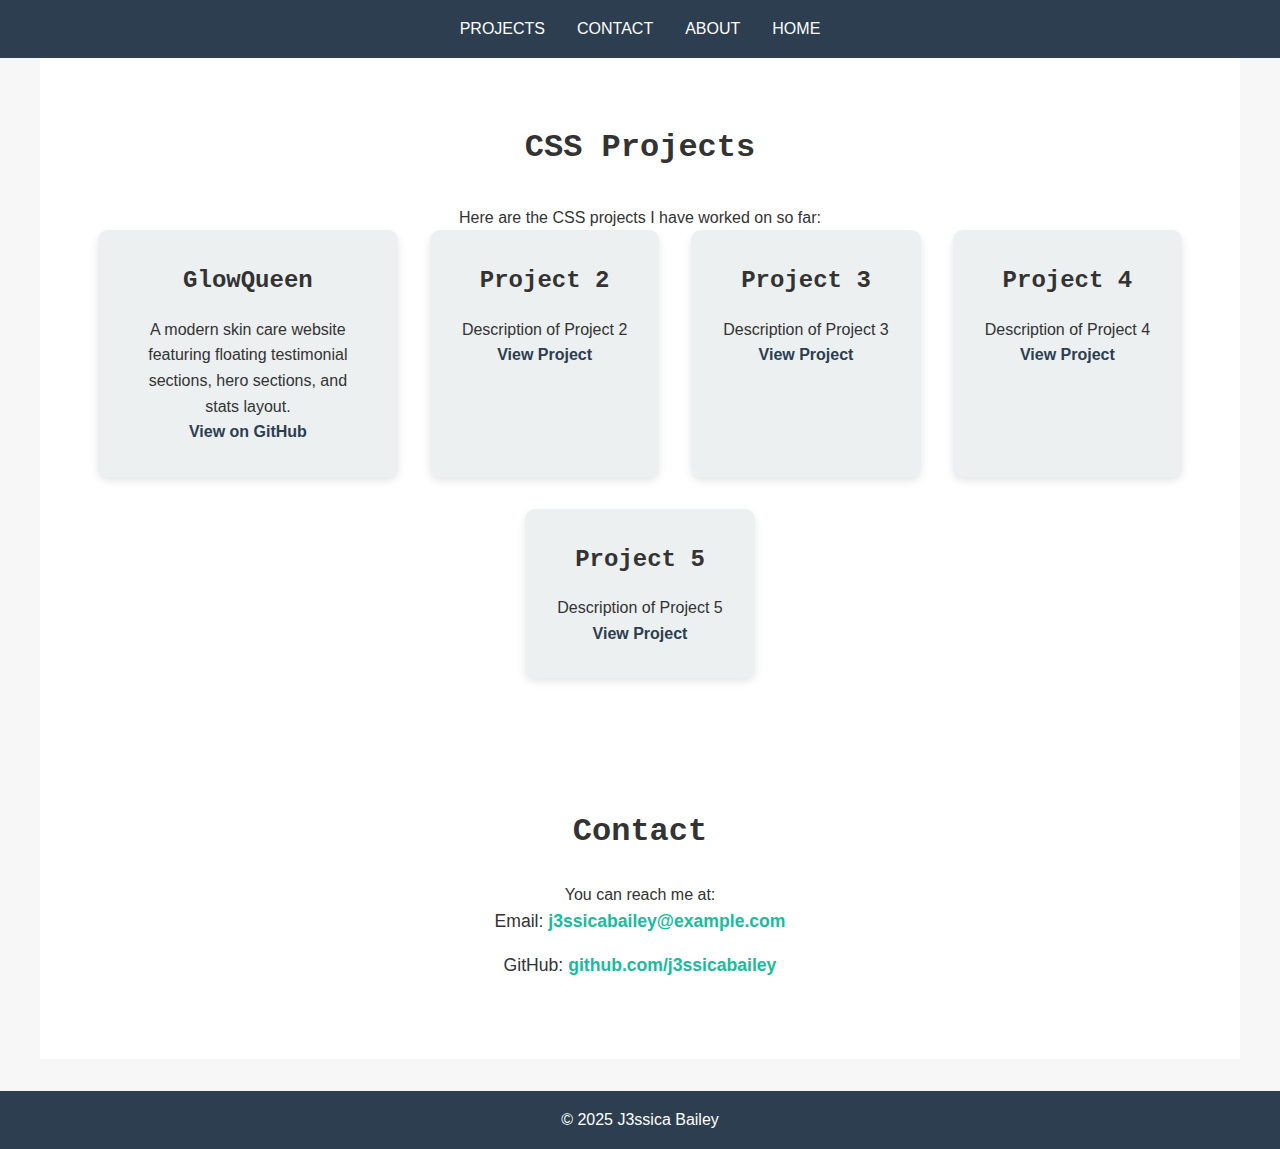
==== projects/css-projects.html @ f1c13653 "Initial commit on git hub pages" ====
<!DOCTYPE html>
<html lang="en">
<head>
    <meta charset="UTF-8">
    <meta name="viewport" content="width=device-width, initial-scale=1.0">
    <meta http-equiv="X-UA-Compatible" content="ie=edge">
    <title>CSS Projects - J3ssica Bailey</title>
    <link rel="stylesheet" href="../styles.css">
</head>
<body>
    <header>
        <nav>
            <ul>
                <li><a href="#projects">Projects</a></li>
                <li><a href="#contact">Contact</a></li>
                <li><a href="#about">About</a></li>
                <li><a href="index.html">Home</a></li> <!-- Link back to homepage -->
            </ul>
        </nav>
    </header>

    <section id="projects" class="section-container">
        <h2>CSS Projects</h2>
        <p>Here are the CSS projects I have worked on so far:</p>
        <div class="projects-list">
            <!-- GlowQueen Project -->
            <div class="project-card">
                <h3>GlowQueen</h3>
                <p>A modern skin care website featuring floating testimonial sections, hero sections, and stats layout.</p>
                <a href="https://github.com/j3ssicabailey/glowqueen" target="_blank">View on GitHub</a>
            </div>
            <!-- Space for 4 more projects -->
            <div class="project-card">
                <h3>Project 2</h3>
                <p>Description of Project 2</p>
                <a href="#">View Project</a>
            </div>
            <div class="project-card">
                <h3>Project 3</h3>
                <p>Description of Project 3</p>
                <a href="#">View Project</a>
            </div>
            <div class="project-card">
                <h3>Project 4</h3>
                <p>Description of Project 4</p>
                <a href="#">View Project</a>
            </div>
            <div class="project-card">
                <h3>Project 5</h3>
                <p>Description of Project 5</p>
                <a href="#">View Project</a>
            </div>
        </div>
    </section>

    <section id="contact" class="section-container">
        <h2>Contact</h2>
        <p>You can reach me at:</p>
        <ul>
            <li>Email: <a href="mailto:j3ssicabailey@example.com">j3ssicabailey@example.com</a></li>
            <li>GitHub: <a href="https://github.com/j3ssicabailey" target="_blank">github.com/j3ssicabailey</a></li>
        </ul>
    </section>

    <footer>
        <p>&copy; 2025 J3ssica Bailey</p>
    </footer>
</body>
</html>
---- styles.css ----
/* General Reset */
* {
    margin: 0;
    padding: 0;
    box-sizing: border-box;
}

body {
    font-family: 'Roboto', sans-serif; /* Professional sans-serif font */
    background-color: #f7f7f7; /* Very light beige */
    color: #333; /* Dark gray for text */
    line-height: 1.6;
}

h1, h2, h3 {
    font-family: 'Roboto Mono', monospace; /* Monospace font for headers */
    color: #333; /* Dark gray text */
}

/* Header & Navigation */
header {
    background-color: #2c3e50; /* Dark teal background */
    color: white;
    padding: 1rem;
}

nav ul {
    display: flex;
    justify-content: center;
    list-style: none;
    margin: 0;
}

nav ul li {
    margin: 0 1rem;
}

nav ul li a {
    color: white;
    text-decoration: none;
    font-size: 1rem;
    text-transform: uppercase;
}

nav ul li a:hover {
    color: #18bc9c; /* Teal hover effect */
}

/* Section Containers */
.section-container {
    padding: 2rem 5%;
    max-width: 1200px;
    margin: 0 auto;
}

/* About Section */
#about {
    text-align: center;
}

#about h1 {
    font-size: 2.5rem;
    margin-bottom: 1rem;
}

#about p {
    font-size: 1.2rem;
    margin-bottom: 2rem;
}

.badges {
    display: flex;
    flex-wrap: wrap;
    justify-content: center;
    gap: 1rem;
    margin-top: 2rem;
}

.badge-section {
    text-align: center;
    max-width: 300px;
}

.badge-section h3 {
    font-size: 1.5rem;
    margin-bottom: 1rem;
}

.badge-section a {
    display: inline-block;
    margin: 0.5rem;
}

/* Projects Section */
#projects {
    background-color: #ffffff;
    padding: 4rem 0;
    text-align: center;
}

#projects h2 {
    font-size: 2rem;
    margin-bottom: 2rem;
}

.projects-list {
    display: flex;
    flex-wrap: wrap;
    justify-content: center;
    gap: 2rem;
}

.project-card {
    background-color: #ecf0f1; /* Light gray background for cards */
    padding: 2rem;
    border-radius: 10px;
    box-shadow: 0 4px 8px rgba(0, 0, 0, 0.1);
    transition: transform 0.3s ease, box-shadow 0.3s ease;
    max-width: 300px;
    text-align: center;
}

.project-card h3 {
    margin-bottom: 1rem;
    font-size: 1.5rem;
}

.project-card a {
    color: #2c3e50; /* Dark teal */
    text-decoration: none;
    font-weight: bold;
}

.project-card:hover {
    transform: translateY(-10px);
    box-shadow: 0 6px 12px rgba(0, 0, 0, 0.2);
}

.project-card a:hover {
    color: #18bc9c;
}

/* Contact Section */
#contact {
    background-color: #ffffff;
    padding: 4rem 0;
    text-align: center;
}

#contact h2 {
    font-size: 2rem;
    margin-bottom: 1.5rem;
}

#contact ul {
    list-style: none;
}

#contact ul li {
    font-size: 1.1rem;
    margin-bottom: 1rem;
}

#contact a {
    color: #18bc9c;
    text-decoration: none;
    font-weight: bold;
}

#contact a:hover {
    color: #2c3e50;
}

/* Footer */
footer {
    background-color: #2c3e50;
    color: white;
    text-align: center;
    padding: 1rem 0;
    margin-top: 2rem;
}

/* Go Back Button */
.go-back {
    display: inline-block;
    background-color: #18bc9c;
    color: white;
    padding: 0.5rem 1rem;
    text-decoration: none;
    border-radius: 5px;
    margin-top: 2rem;
    font-weight: bold;
}

.go-back:hover {
    background-color: #2c3e50;
}

/* Responsive Styles */
@media (max-width: 768px) {
    .badges {
        flex-direction: column;
        align-items: center;
    }

    .projects-list {
        flex-direction: column;
    }

    .project-card {
        max-width: 90%;
    }

    #about h1 {
        font-size: 2rem;
    }

    #about p {
        font-size: 1rem;
    }

    #projects h2 {
        font-size: 1.8rem;
    }

    .project-card h3 {
        font-size: 1.3rem;
    }
}

@media (max-width: 480px) {
    .go-back {
        width: 100%;
    }
}
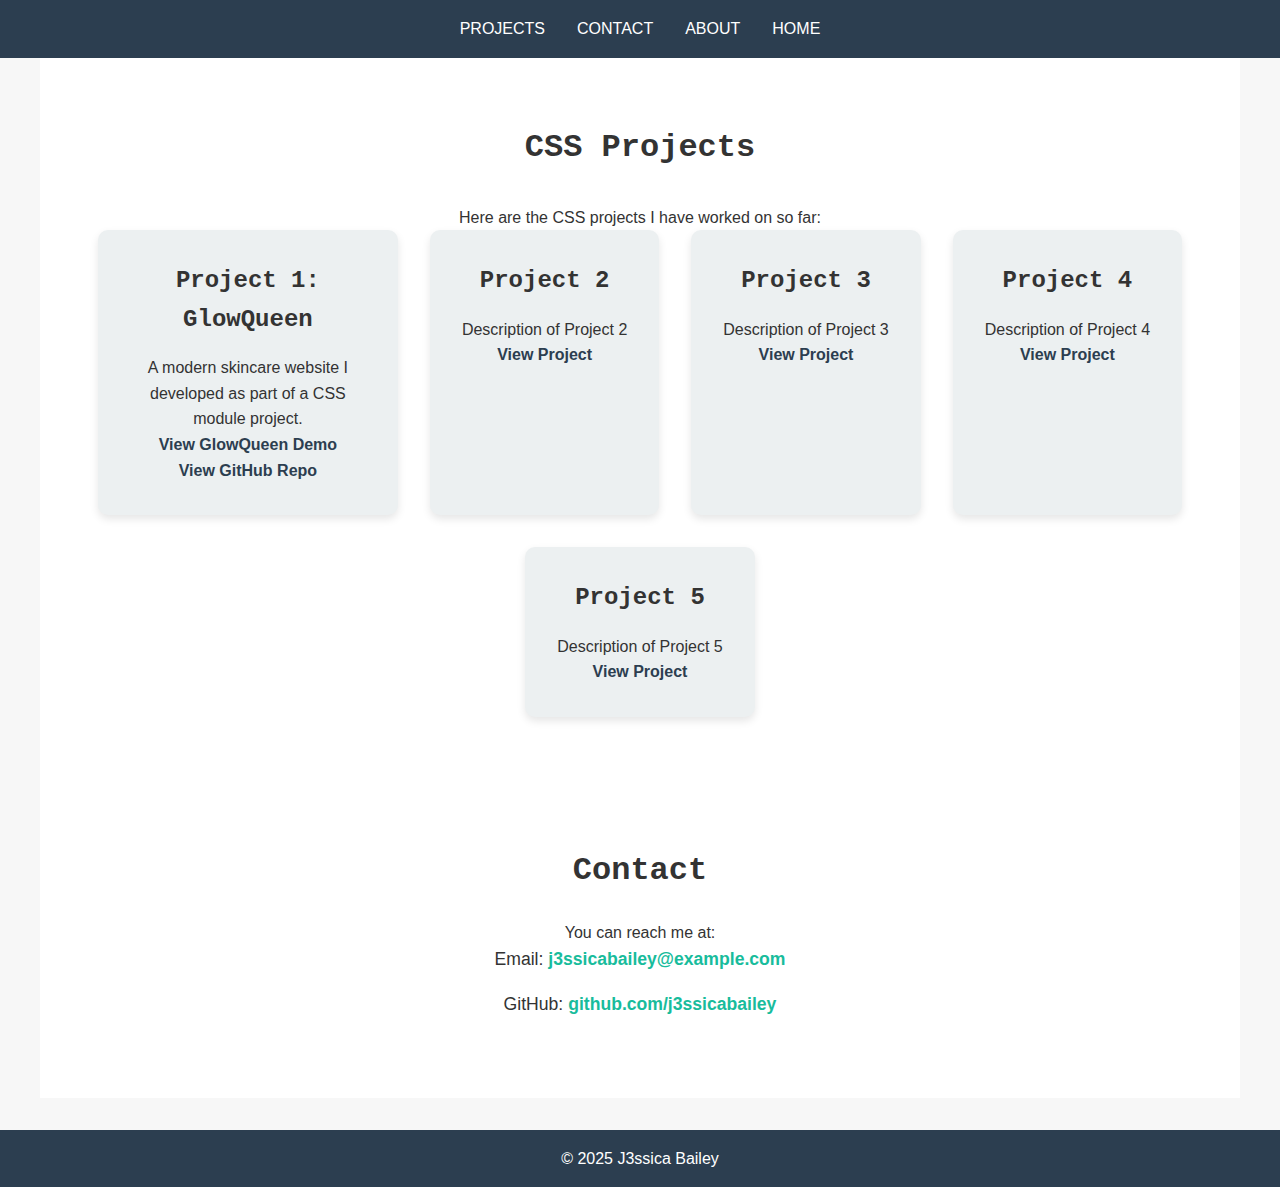
==== commit 08a56c32: "Small styling changes and css project 1 added" ====
--- a/projects/css-projects.html
+++ b/projects/css-projects.html
@@ -25,9 +25,12 @@
         <div class="projects-list">
             <!-- GlowQueen Project -->
             <div class="project-card">
-                <h3>GlowQueen</h3>
-                <p>A modern skin care website featuring floating testimonial sections, hero sections, and stats layout.</p>
-                <a href="https://github.com/j3ssicabailey/glowqueen" target="_blank">View on GitHub</a>
+                <h3>Project 1: GlowQueen</h3>
+                <p>A modern skincare website I developed as part of a CSS module project.</p>
+                <ul>
+                    <li><a href="https://j3ssicabailey.github.io/sass-landing-page-glowqueen/" target="_blank">View GlowQueen Demo</a></li>
+                    <li><a href="https://github.com/j3ssicabailey/GlowQueen" target="_blank">View GitHub Repo</a></li>
+                </ul>
             </div>
             <!-- Space for 4 more projects -->
             <div class="project-card">
--- a/styles.css
+++ b/styles.css
@@ -6,20 +6,20 @@
 }
 
 body {
-    font-family: 'Roboto', sans-serif; /* Professional sans-serif font */
-    background-color: #f7f7f7; /* Very light beige */
-    color: #333; /* Dark gray for text */
+    font-family: 'Roboto', sans-serif; 
+    background-color: #f7f7f7; 
+    color: #333; 
     line-height: 1.6;
 }
 
 h1, h2, h3 {
-    font-family: 'Roboto Mono', monospace; /* Monospace font for headers */
-    color: #333; /* Dark gray text */
+    font-family: 'Roboto Mono', monospace; 
+    color: #333; 
 }
 
 /* Header & Navigation */
 header {
-    background-color: #2c3e50; /* Dark teal background */
+    background-color: #2c3e50; 
     color: white;
     padding: 1rem;
 }
@@ -43,7 +43,7 @@
 }
 
 nav ul li a:hover {
-    color: #18bc9c; /* Teal hover effect */
+    color: #18bc9c; 
 }
 
 /* Section Containers */
@@ -51,6 +51,10 @@
     padding: 2rem 5%;
     max-width: 1200px;
     margin: 0 auto;
+}
+
+.section-container ul {
+    list-style: none;
 }
 
 /* About Section */
@@ -111,7 +115,7 @@
 }
 
 .project-card {
-    background-color: #ecf0f1; /* Light gray background for cards */
+    background-color: #ecf0f1; 
     padding: 2rem;
     border-radius: 10px;
     box-shadow: 0 4px 8px rgba(0, 0, 0, 0.1);
@@ -126,7 +130,7 @@
 }
 
 .project-card a {
-    color: #2c3e50; /* Dark teal */
+    color: #2c3e50; 
     text-decoration: none;
     font-weight: bold;
 }
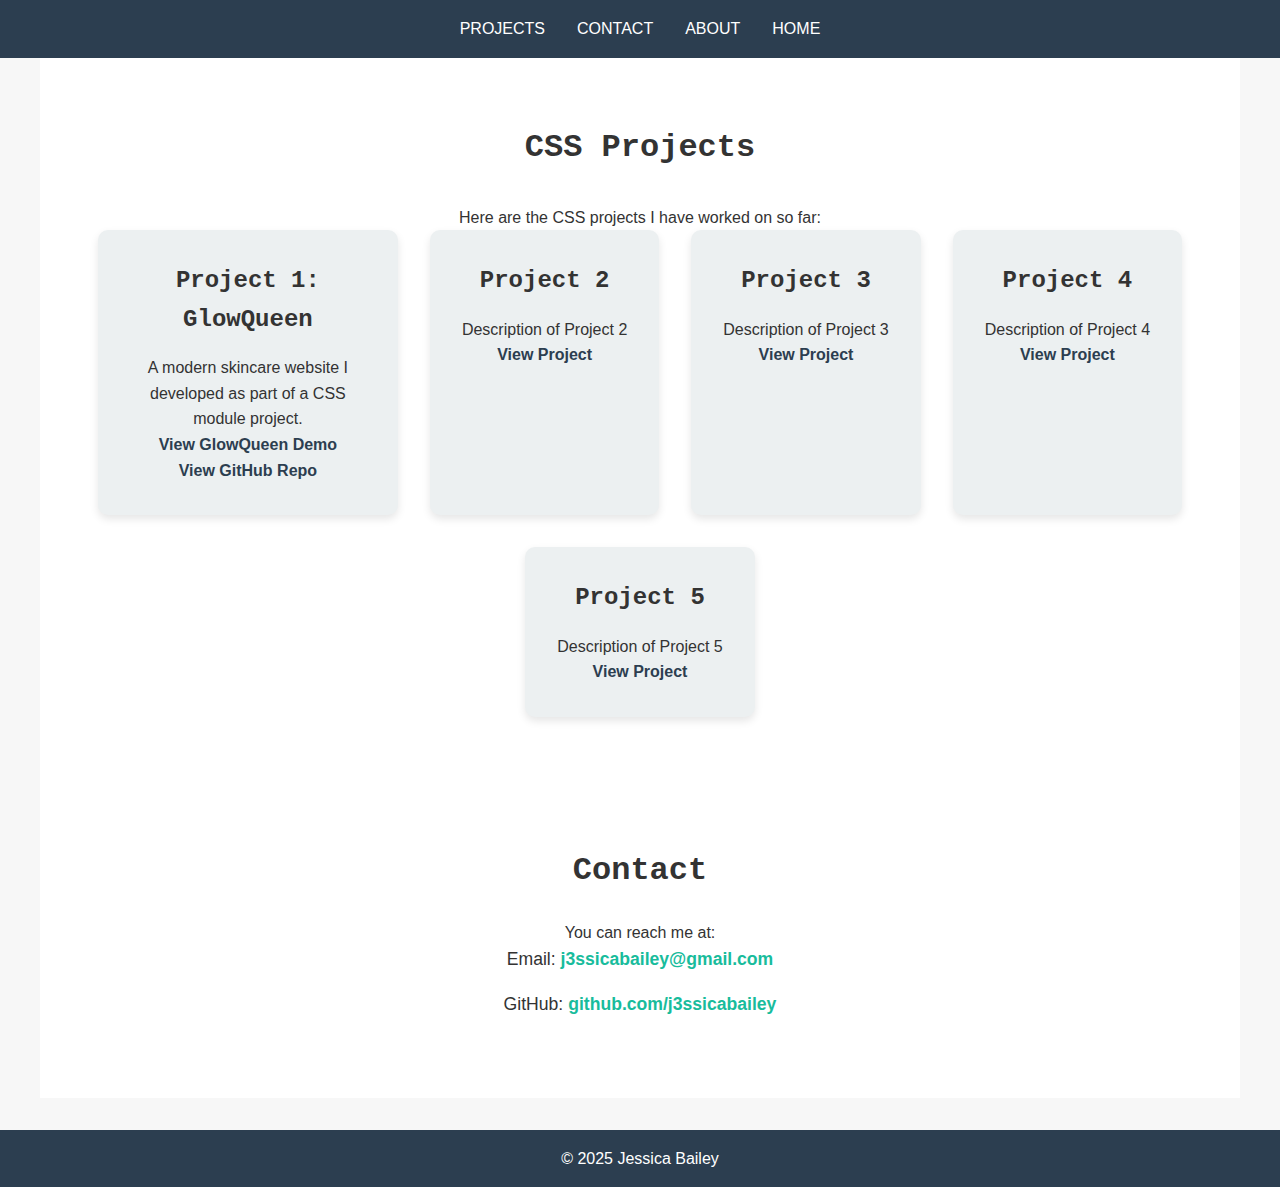
==== commit 3d690095: "Fixing links" ====
--- a/projects/css-projects.html
+++ b/projects/css-projects.html
@@ -14,7 +14,7 @@
                 <li><a href="#projects">Projects</a></li>
                 <li><a href="#contact">Contact</a></li>
                 <li><a href="#about">About</a></li>
-                <li><a href="index.html">Home</a></li> <!-- Link back to homepage -->
+                <li><a href="../index.html">Home</a></li> 
             </ul>
         </nav>
     </header>
@@ -29,7 +29,7 @@
                 <p>A modern skincare website I developed as part of a CSS module project.</p>
                 <ul>
                     <li><a href="https://j3ssicabailey.github.io/sass-landing-page-glowqueen/" target="_blank">View GlowQueen Demo</a></li>
-                    <li><a href="https://github.com/j3ssicabailey/GlowQueen" target="_blank">View GitHub Repo</a></li>
+                    <li><a href="https://github.com/j3ssicabailey/sass-landing-page-glowqueen/" target="_blank">View GitHub Repo</a></li>
                 </ul>
             </div>
             <!-- Space for 4 more projects -->
@@ -60,13 +60,13 @@
         <h2>Contact</h2>
         <p>You can reach me at:</p>
         <ul>
-            <li>Email: <a href="mailto:j3ssicabailey@example.com">j3ssicabailey@example.com</a></li>
+            <li>Email: <a href="mailto:j3ssicabailey@example.com">j3ssicabailey@gmail.com</a></li>
             <li>GitHub: <a href="https://github.com/j3ssicabailey" target="_blank">github.com/j3ssicabailey</a></li>
         </ul>
     </section>
 
     <footer>
-        <p>&copy; 2025 J3ssica Bailey</p>
+        <p>&copy; 2025 Jessica Bailey</p>
     </footer>
 </body>
 </html>
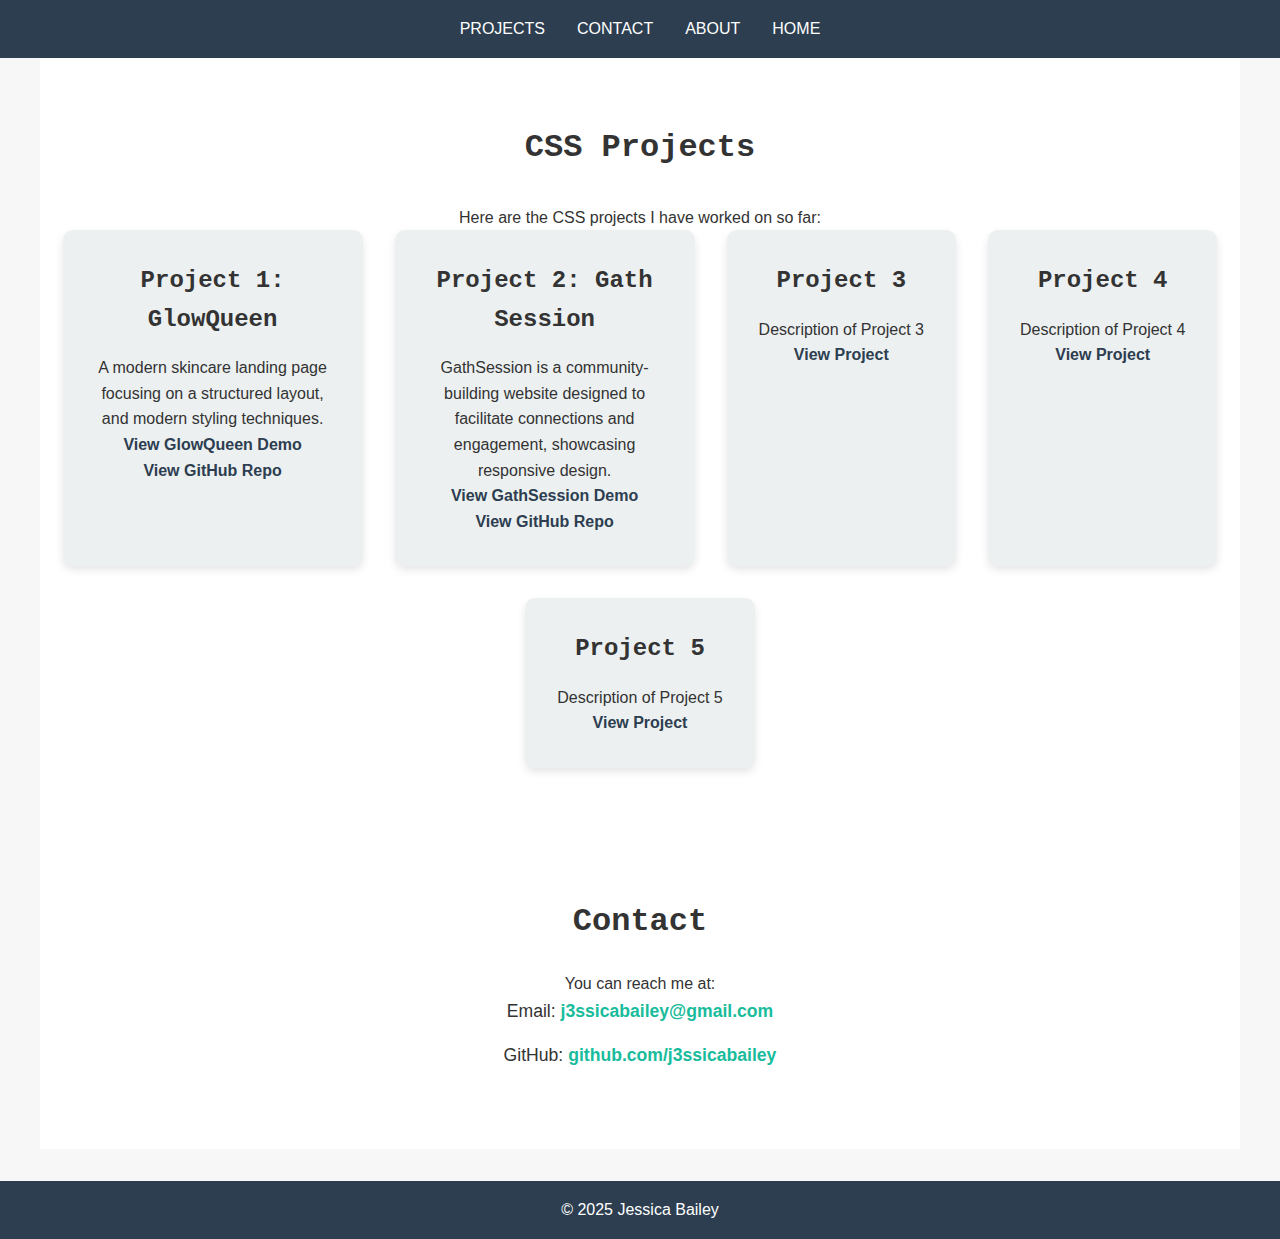
==== commit b007c780: "Updating with second project" ====
--- a/projects/css-projects.html
+++ b/projects/css-projects.html
@@ -26,18 +26,22 @@
             <!-- GlowQueen Project -->
             <div class="project-card">
                 <h3>Project 1: GlowQueen</h3>
-                <p>A modern skincare website I developed as part of a CSS module project.</p>
+                <p>A modern skincare landing page focusing on a structured layout, and modern styling techniques.</p>
                 <ul>
                     <li><a href="https://j3ssicabailey.github.io/sass-landing-page-glowqueen/" target="_blank">View GlowQueen Demo</a></li>
                     <li><a href="https://github.com/j3ssicabailey/sass-landing-page-glowqueen/" target="_blank">View GitHub Repo</a></li>
                 </ul>
             </div>
-            <!-- Space for 4 more projects -->
+            
             <div class="project-card">
-                <h3>Project 2</h3>
-                <p>Description of Project 2</p>
-                <a href="#">View Project</a>
+                <h3>Project 2: Gath Session</h3>
+                <p>GathSession is a community-building website designed to facilitate connections and engagement, showcasing responsive design.</p>
+                <ul>
+                    <li><a href="https://j3ssicabailey.github.io/sass-landing-page-gathsession/" target="_blank">View GathSession Demo</a></li>
+                    <li><a href="https://github.com/j3ssicabailey/sass-landing-page-gathsession/" target="_blank">View GitHub Repo</a></li>
+                </ul>
             </div>
+
             <div class="project-card">
                 <h3>Project 3</h3>
                 <p>Description of Project 3</p>
@@ -60,7 +64,7 @@
         <h2>Contact</h2>
         <p>You can reach me at:</p>
         <ul>
-            <li>Email: <a href="mailto:j3ssicabailey@example.com">j3ssicabailey@gmail.com</a></li>
+            <li>Email: <a href="mailto:j3ssicabailey@gmail.com">j3ssicabailey@gmail.com</a></li>
             <li>GitHub: <a href="https://github.com/j3ssicabailey" target="_blank">github.com/j3ssicabailey</a></li>
         </ul>
     </section>
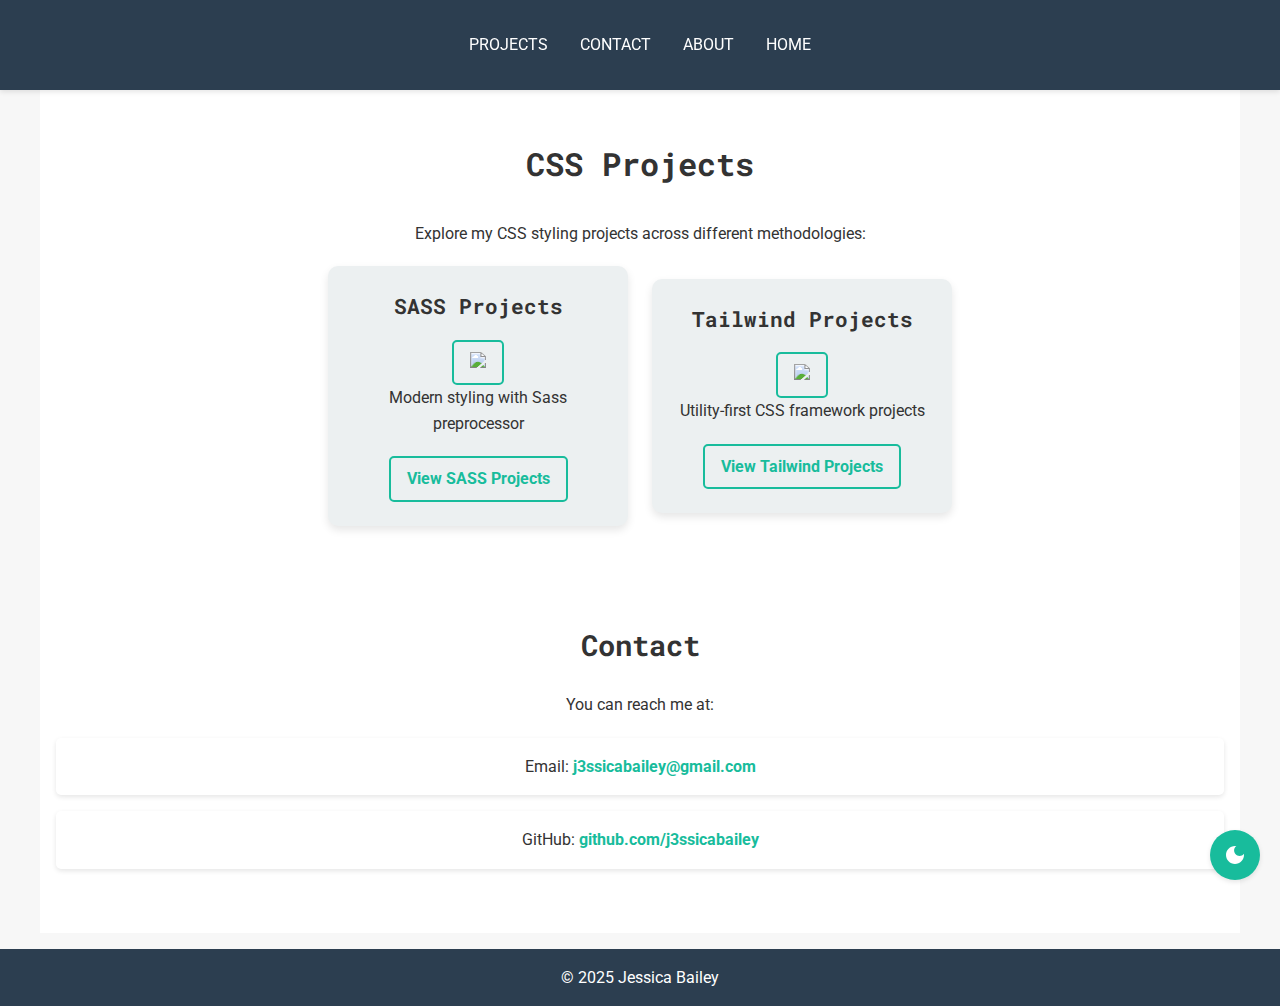
==== commit 1e8c5c22: "Updating styles and html pages as well as dark-mode.js for dark mode toggle button" ====
--- a/projects/css-projects.html
+++ b/projects/css-projects.html
@@ -3,12 +3,17 @@
 <head>
     <meta charset="UTF-8">
     <meta name="viewport" content="width=device-width, initial-scale=1.0">
-    <meta http-equiv="X-UA-Compatible" content="ie=edge">
-    <title>CSS Projects - J3ssica Bailey</title>
+    <title>CSS Projects - Jessica Bailey</title>
     <link rel="stylesheet" href="../styles.css">
+    <link href="https://fonts.googleapis.com/css2?family=Roboto&family=Roboto+Mono&display=swap" rel="stylesheet">
 </head>
 <body>
     <header>
+        <button id="theme-toggle" class="theme-toggle" aria-label="Toggle dark mode">
+            <svg xmlns="http://www.w3.org/2000/svg" viewBox="0 0 24 24">
+                <path d="M12 3c-4.97 0-9 4.03-9 9s4.03 9 9 9 9-4.03 9-9c0-.46-.04-.92-.1-1.36-.98 1.37-2.58 2.26-4.4 2.26-2.98 0-5.4-2.42-5.4-5.4 0-1.81.89-3.42 2.26-4.4-.44-.06-.9-.1-1.36-.1z"/>
+            </svg>
+        </button>
         <nav>
             <ul>
                 <li><a href="#projects">Projects</a></li>
@@ -19,55 +24,43 @@
         </nav>
     </header>
 
-    <section id="projects" class="section-container">
-        <h2>CSS Projects</h2>
-        <p>Here are the CSS projects I have worked on so far:</p>
-        <div class="projects-list">
-            <!-- GlowQueen Project -->
-            <div class="project-card">
-                <h3>Project 1: GlowQueen</h3>
-                <p>A modern skincare landing page focusing on a structured layout, and modern styling techniques.</p>
-                <ul>
-                    <li><a href="https://j3ssicabailey.github.io/sass-landing-page-glowqueen/" target="_blank">View GlowQueen Demo</a></li>
-                    <li><a href="https://github.com/j3ssicabailey/sass-landing-page-glowqueen/" target="_blank">View GitHub Repo</a></li>
-                </ul>
+    <main>
+        <section id="projects" class="section-container">
+            <h2>CSS Projects</h2>
+            <p>Explore my CSS styling projects across different methodologies:</p>
+            
+            <div class="projects-list">
+                <div class="project-card">
+                    <h3>SASS Projects</h3>
+                    <a href="https://sass-lang.com">
+                        <img src="https://img.shields.io/badge/Sass-CC6699?style=flat-square&logo=sass&logoColor=white" 
+                        class="badge"/>
+                    </a>
+                    <p>Modern styling with Sass preprocessor</p>
+                    <a href="sass-projects.html">View SASS Projects</a>
+                </div>
+                
+                <div class="project-card">
+                    <h3>Tailwind Projects</h3>
+                    <a href="https://tailwindcss.com">
+                        <img src="https://img.shields.io/badge/Tailwind_CSS-38B2AC?style=flat-square&logo=tailwind-css&logoColor=white" 
+                        class="badge"/>
+                    </a>
+                    <p>Utility-first CSS framework projects</p>
+                    <a href="tailwind-projects.html">View Tailwind Projects</a>
+                </div>
             </div>
-            
-            <div class="project-card">
-                <h3>Project 2: Gath Session</h3>
-                <p>GathSession is a community-building website designed to facilitate connections and engagement, showcasing responsive design.</p>
-                <ul>
-                    <li><a href="https://j3ssicabailey.github.io/sass-landing-page-gathsession/" target="_blank">View GathSession Demo</a></li>
-                    <li><a href="https://github.com/j3ssicabailey/sass-landing-page-gathsession/" target="_blank">View GitHub Repo</a></li>
-                </ul>
-            </div>
+        </section>
 
-            <div class="project-card">
-                <h3>Project 3</h3>
-                <p>Description of Project 3</p>
-                <a href="#">View Project</a>
-            </div>
-            <div class="project-card">
-                <h3>Project 4</h3>
-                <p>Description of Project 4</p>
-                <a href="#">View Project</a>
-            </div>
-            <div class="project-card">
-                <h3>Project 5</h3>
-                <p>Description of Project 5</p>
-                <a href="#">View Project</a>
-            </div>
-        </div>
-    </section>
-
-    <section id="contact" class="section-container">
-        <h2>Contact</h2>
-        <p>You can reach me at:</p>
-        <ul>
-            <li>Email: <a href="mailto:j3ssicabailey@gmail.com">j3ssicabailey@gmail.com</a></li>
-            <li>GitHub: <a href="https://github.com/j3ssicabailey" target="_blank">github.com/j3ssicabailey</a></li>
-        </ul>
-    </section>
+        <section id="contact" class="section-container">
+            <h2>Contact</h2>
+            <p>You can reach me at:</p>
+            <ul>
+                <li>Email: <a href="mailto:j3ssicabailey@gmail.com">j3ssicabailey@gmail.com</a></li>
+                <li>GitHub: <a href="https://github.com/j3ssicabailey" target="_blank">github.com/j3ssicabailey</a></li>
+            </ul>
+        </section>
+    </main>
 
     <footer>
         <p>&copy; 2025 Jessica Bailey</p>
--- a/styles.css
+++ b/styles.css
@@ -1,239 +1,368 @@
-/* General Reset */
+/* General Reset and Variables */
+:root {
+    /* Light mode variables */
+    --bg-color: #f7f7f7;
+    --text-color: #333;
+    --header-bg: #2c3e50;
+    --header-text: #ffffff;
+    --card-bg: #ffffff;
+    --card-shadow: rgba(0, 0, 0, 0.1);
+    --accent-color: #18bc9c;
+    --secondary-color: #2c3e50;
+    --card-hover-shadow: rgba(0, 0, 0, 0.2);
+    --section-bg: #ffffff;
+    --project-card-bg: #ecf0f1;
+}
+
+.dark-mode {
+/* Dark mode variables */
+--bg-color: #121212;
+--text-color: #e0e0e0;
+--header-bg: #1a1a1a;
+--header-text: #f0f0f0;
+--card-bg: #1e1e1e;
+--card-shadow: rgba(0, 0, 0, 0.3);
+--accent-color: #2cd9b5;
+--secondary-color: #34495e;
+--card-hover-shadow: rgba(0, 0, 0, 0.4);
+--section-bg: #1a1a1a;
+--project-card-bg: #262626;
+}
+
 * {
-    margin: 0;
-    padding: 0;
-    box-sizing: border-box;
+margin: 0;
+padding: 0;
+box-sizing: border-box;
 }
 
 body {
-    font-family: 'Roboto', sans-serif; 
-    background-color: #f7f7f7; 
-    color: #333; 
-    line-height: 1.6;
+font-family: 'Roboto', sans-serif;
+background-color: var(--bg-color);
+color: var(--text-color);
+line-height: 1.6;
+transition: background-color 0.3s ease, color 0.3s ease;
 }
 
 h1, h2, h3 {
-    font-family: 'Roboto Mono', monospace; 
-    color: #333; 
+font-family: 'Roboto Mono', monospace;
+color: var(--text-color);
+transition: color 0.3s ease;
+}
+
+/* Dark Mode Toggle */
+.theme-toggle {
+position: fixed;
+bottom: 20px;
+right: 20px;
+background-color: var(--accent-color);
+color: white;
+border: none;
+border-radius: 50%;
+width: 50px;
+height: 50px;
+cursor: pointer;
+box-shadow: 0 2px 5px var(--card-shadow);
+z-index: 1000;
+display: flex;
+align-items: center;
+justify-content: center;
+transition: all 0.3s ease;
+}
+
+.theme-toggle:hover {
+transform: scale(1.1);
+}
+
+.theme-toggle svg {
+width: 24px;
+height: 24px;
+fill: white;
 }
 
 /* Header & Navigation */
 header {
-    background-color: #2c3e50; 
-    color: white;
-    padding: 1rem;
+background-color: var(--header-bg);
+color: var(--header-text);
+padding: 1rem;
+position: sticky;
+top: 0;
+z-index: 100;
+box-shadow: 0 2px 5px var(--card-shadow);
+transition: background-color 0.3s ease;
 }
 
 nav ul {
-    display: flex;
-    justify-content: center;
-    list-style: none;
-    margin: 0;
+display: flex;
+justify-content: center;
+list-style: none;
+margin: 0;
+flex-wrap: wrap;
 }
 
 nav ul li {
-    margin: 0 1rem;
+margin: 0.5rem;
 }
 
 nav ul li a {
-    color: white;
-    text-decoration: none;
-    font-size: 1rem;
-    text-transform: uppercase;
-}
-
-nav ul li a:hover {
-    color: #18bc9c; 
+color: var(--header-text);
+text-decoration: none;
+font-size: 1rem;
+text-transform: uppercase;
+padding: 0.5rem;
+transition: color 0.3s ease;
+display: block;
+}
+
+nav ul li a:hover, 
+nav ul li a:focus {
+color: var(--accent-color);
 }
 
 /* Section Containers */
 .section-container {
-    padding: 2rem 5%;
-    max-width: 1200px;
-    margin: 0 auto;
+padding: 2rem 1rem;
+max-width: 1200px;
+margin: 0 auto;
+transition: background-color 0.3s ease;
 }
 
 .section-container ul {
-    list-style: none;
+list-style: none;
+}
+
+.section-container p {
+padding-bottom: 20px;
 }
 
 /* About Section */
 #about {
-    text-align: center;
+text-align: center;
+}
+
+#about h1 {
+font-size: 1.8rem;
+margin-bottom: 1rem;
+}
+
+#about p {
+font-size: 1rem;
+margin-bottom: 2rem;
+}
+
+.badges {
+display: flex;
+flex-direction: column;
+align-items: center;
+gap: 1.5rem;
+margin-top: 2rem;
+}
+
+.badge-section {
+text-align: center;
+max-width: 100%;
+background-color: var(--card-bg);
+padding: 1.5rem;
+border-radius: 10px;
+box-shadow: 0 4px 8px var(--card-shadow);
+transition: all 0.3s ease;
+}
+
+.badge-section h3 {
+font-size: 1.3rem;
+margin-bottom: 1rem;
+}
+
+.badge-section a {
+display: inline-block;
+margin: 0.3rem;
+transition: transform 0.2s ease;
+}
+
+.badge-section a:hover,
+.badge-section a:focus {
+transform: translateY(-2px);
+}
+
+/* Projects Section */
+#projects {
+background-color: var(--section-bg);
+padding: 3rem 1rem;
+text-align: center;
+transition: background-color 0.3s ease;
+}
+
+#projects h2 {
+font-size: 1.8rem;
+margin-bottom: 2rem;
+}
+
+.projects-list {
+display: flex;
+flex-direction: column;
+align-items: center;
+gap: 1.5rem;
+}
+
+.project-card {
+background-color: var(--project-card-bg);
+padding: 1.5rem;
+border-radius: 10px;
+box-shadow: 0 4px 8px var(--card-shadow);
+transition: all 0.3s ease;
+max-width: 100%;
+width: 100%;
+text-align: center;
+}
+
+.project-card h3 {
+margin-bottom: 1rem;
+font-size: 1.3rem;
+}
+
+.project-card a {
+color: var(--accent-color);
+text-decoration: none;
+font-weight: bold;
+padding: 0.5rem 1rem;
+border: 2px solid var(--accent-color);
+border-radius: 5px;
+display: inline-block;
+transition: all 0.3s ease;
+}
+
+.project-card:hover,
+.project-card:focus-within {
+transform: translateY(-5px);
+box-shadow: 0 6px 12px var(--card-hover-shadow);
+}
+
+.project-card a:hover,
+.project-card a:focus {
+background-color: var(--accent-color);
+color: white;
+}
+
+/* Contact Section */
+#contact {
+background-color: var(--section-bg);
+padding: 3rem 1rem;
+text-align: center;
+transition: background-color 0.3s ease;
+}
+
+#contact h2 {
+font-size: 1.8rem;
+margin-bottom: 1.5rem;
+}
+
+#contact ul {
+list-style: none;
+}
+
+#contact ul li {
+font-size: 1rem;
+margin-bottom: 1rem;
+background-color: var(--card-bg);
+padding: 1rem;
+border-radius: 5px;
+box-shadow: 0 2px 5px var(--card-shadow);
+transition: transform 0.3s ease;
+}
+
+#contact ul li:hover,
+#contact ul li:focus-within {
+transform: translateY(-3px);
+}
+
+#contact a {
+color: var(--accent-color);
+text-decoration: none;
+font-weight: bold;
+transition: color 0.3s ease;
+}
+
+#contact a:hover,
+#contact a:focus {
+color: var(--secondary-color);
+}
+
+/* Footer */
+footer {
+background-color: var(--header-bg);
+color: var(--header-text);
+text-align: center;
+padding: 1rem 0;
+margin-top: 1rem;
+transition: background-color 0.3s ease;
+}
+
+/* Go Back Button */
+.go-back {
+display: inline-block;
+background-color: var(--accent-color);
+color: white;
+padding: 0.8rem 1.5rem;
+text-decoration: none;
+border-radius: 5px;
+margin-top: 2rem;
+font-weight: bold;
+transition: all 0.3s ease;
+width: 100%;
+max-width: 300px;
+text-align: center;
+}
+
+.go-back:hover,
+.go-back:focus {
+background-color: var(--secondary-color);
+transform: translateY(-3px);
+}
+
+/* Media Queries for Tablet and Desktop */
+@media (min-width: 768px) {
+.section-container {
+    padding: 3rem 5%;
 }
 
 #about h1 {
     font-size: 2.5rem;
-    margin-bottom: 1rem;
 }
 
 #about p {
     font-size: 1.2rem;
-    margin-bottom: 2rem;
 }
 
 .badges {
-    display: flex;
+    flex-direction: row;
+    justify-content: center;
+    flex-wrap: wrap;
+}
+
+.badge-section {
+    max-width: 300px;
+}
+
+.projects-list {
+    flex-direction: row;
     flex-wrap: wrap;
     justify-content: center;
-    gap: 1rem;
-    margin-top: 2rem;
-}
-
-.badge-section {
-    text-align: center;
+}
+
+.project-card {
     max-width: 300px;
 }
 
-.badge-section h3 {
-    font-size: 1.5rem;
-    margin-bottom: 1rem;
-}
-
-.badge-section a {
-    display: inline-block;
-    margin: 0.5rem;
-}
-
-/* Projects Section */
-#projects {
-    background-color: #ffffff;
-    padding: 4rem 0;
-    text-align: center;
+.go-back {
+    width: auto;
 }
 
 #projects h2 {
     font-size: 2rem;
-    margin-bottom: 2rem;
-}
-
-.projects-list {
-    display: flex;
-    flex-wrap: wrap;
-    justify-content: center;
-    gap: 2rem;
-}
-
-.project-card {
-    background-color: #ecf0f1; 
-    padding: 2rem;
-    border-radius: 10px;
-    box-shadow: 0 4px 8px rgba(0, 0, 0, 0.1);
-    transition: transform 0.3s ease, box-shadow 0.3s ease;
-    max-width: 300px;
-    text-align: center;
-}
-
-.project-card h3 {
-    margin-bottom: 1rem;
-    font-size: 1.5rem;
-}
-
-.project-card a {
-    color: #2c3e50; 
-    text-decoration: none;
-    font-weight: bold;
-}
-
-.project-card:hover {
-    transform: translateY(-10px);
-    box-shadow: 0 6px 12px rgba(0, 0, 0, 0.2);
-}
-
-.project-card a:hover {
-    color: #18bc9c;
-}
-
-/* Contact Section */
-#contact {
-    background-color: #ffffff;
-    padding: 4rem 0;
-    text-align: center;
-}
-
-#contact h2 {
-    font-size: 2rem;
-    margin-bottom: 1.5rem;
-}
-
-#contact ul {
-    list-style: none;
-}
-
-#contact ul li {
-    font-size: 1.1rem;
-    margin-bottom: 1rem;
-}
-
-#contact a {
-    color: #18bc9c;
-    text-decoration: none;
-    font-weight: bold;
-}
-
-#contact a:hover {
-    color: #2c3e50;
-}
-
-/* Footer */
-footer {
-    background-color: #2c3e50;
-    color: white;
-    text-align: center;
-    padding: 1rem 0;
-    margin-top: 2rem;
-}
-
-/* Go Back Button */
-.go-back {
-    display: inline-block;
-    background-color: #18bc9c;
-    color: white;
-    padding: 0.5rem 1rem;
-    text-decoration: none;
-    border-radius: 5px;
-    margin-top: 2rem;
-    font-weight: bold;
-}
-
-.go-back:hover {
-    background-color: #2c3e50;
-}
-
-/* Responsive Styles */
-@media (max-width: 768px) {
-    .badges {
-        flex-direction: column;
-        align-items: center;
-    }
-
-    .projects-list {
-        flex-direction: column;
-    }
-
-    .project-card {
-        max-width: 90%;
-    }
-
-    #about h1 {
-        font-size: 2rem;
-    }
-
-    #about p {
-        font-size: 1rem;
-    }
-
-    #projects h2 {
-        font-size: 1.8rem;
-    }
-
-    .project-card h3 {
-        font-size: 1.3rem;
-    }
-}
-
-@media (max-width: 480px) {
-    .go-back {
-        width: 100%;
-    }
-}
+}
+}
+
+@media (min-width: 1024px) {
+.section-container {
+    padding: 4rem 5%;
+}
+}